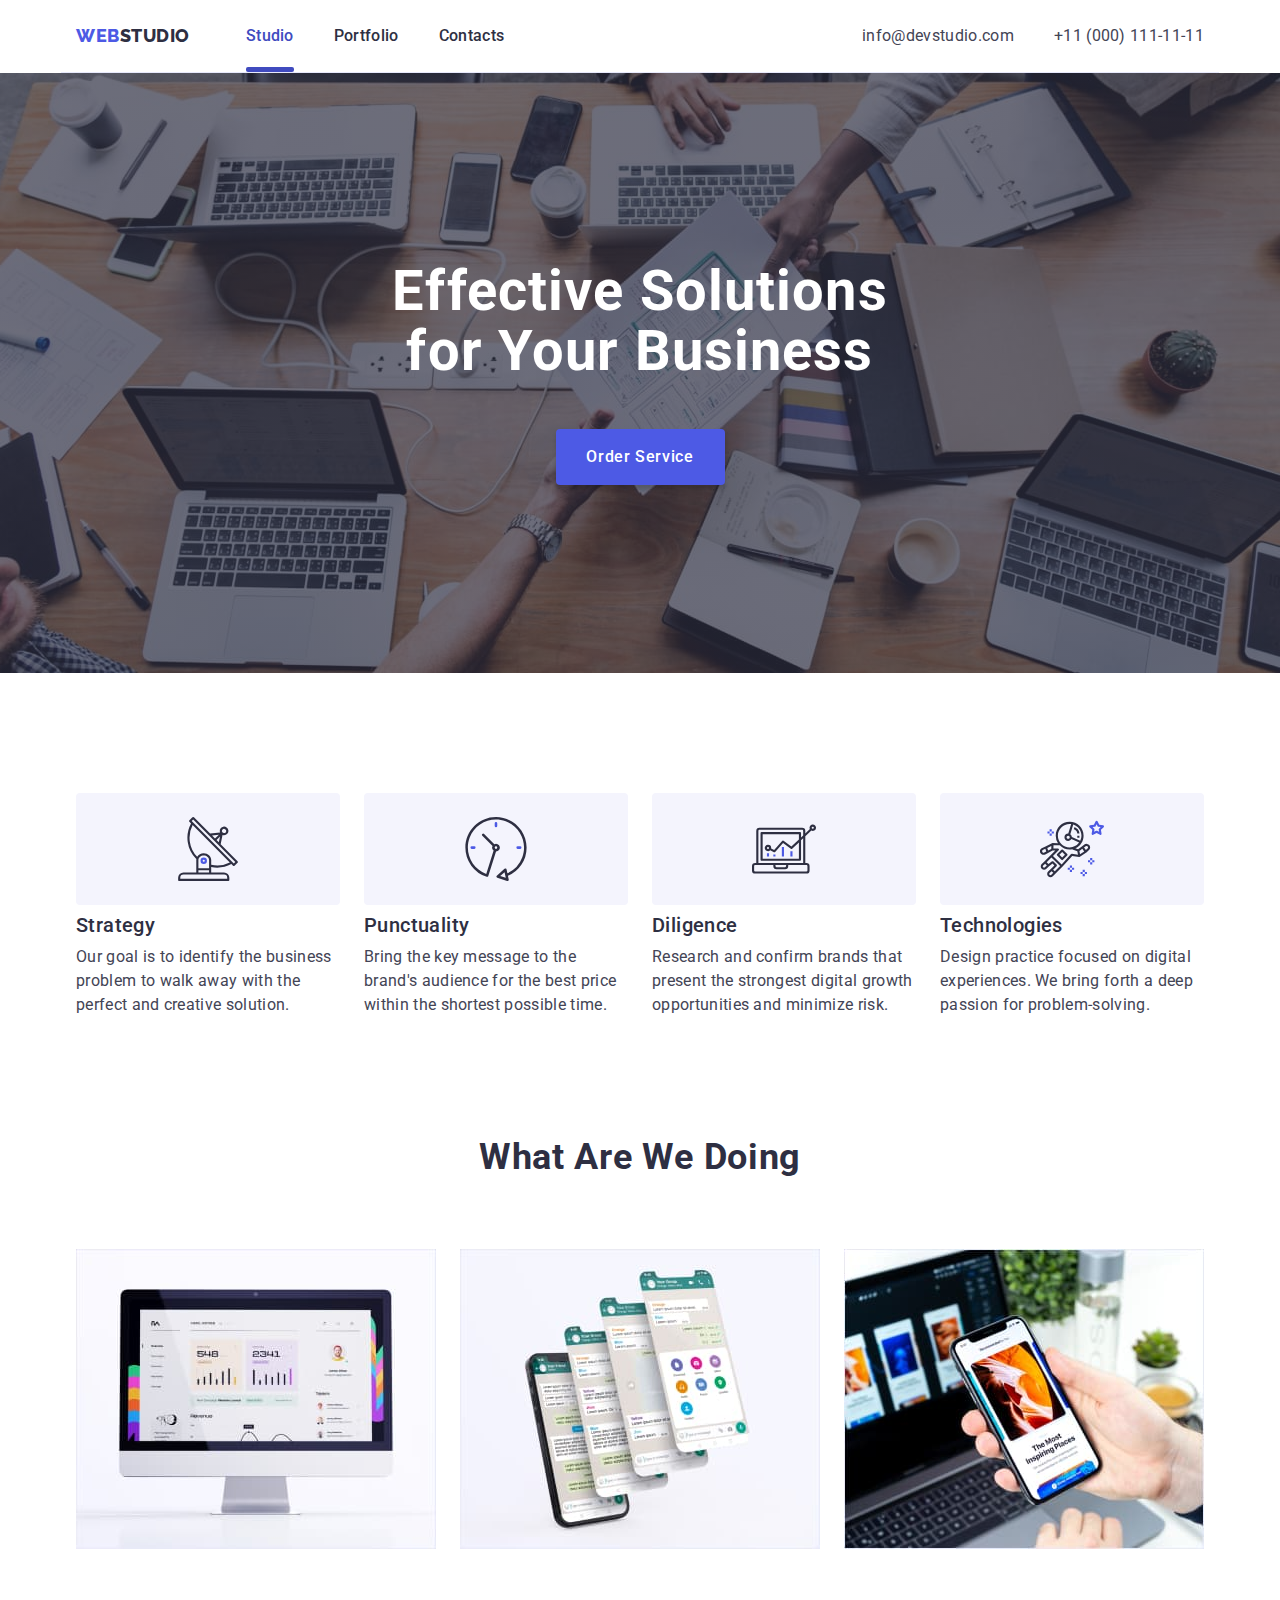
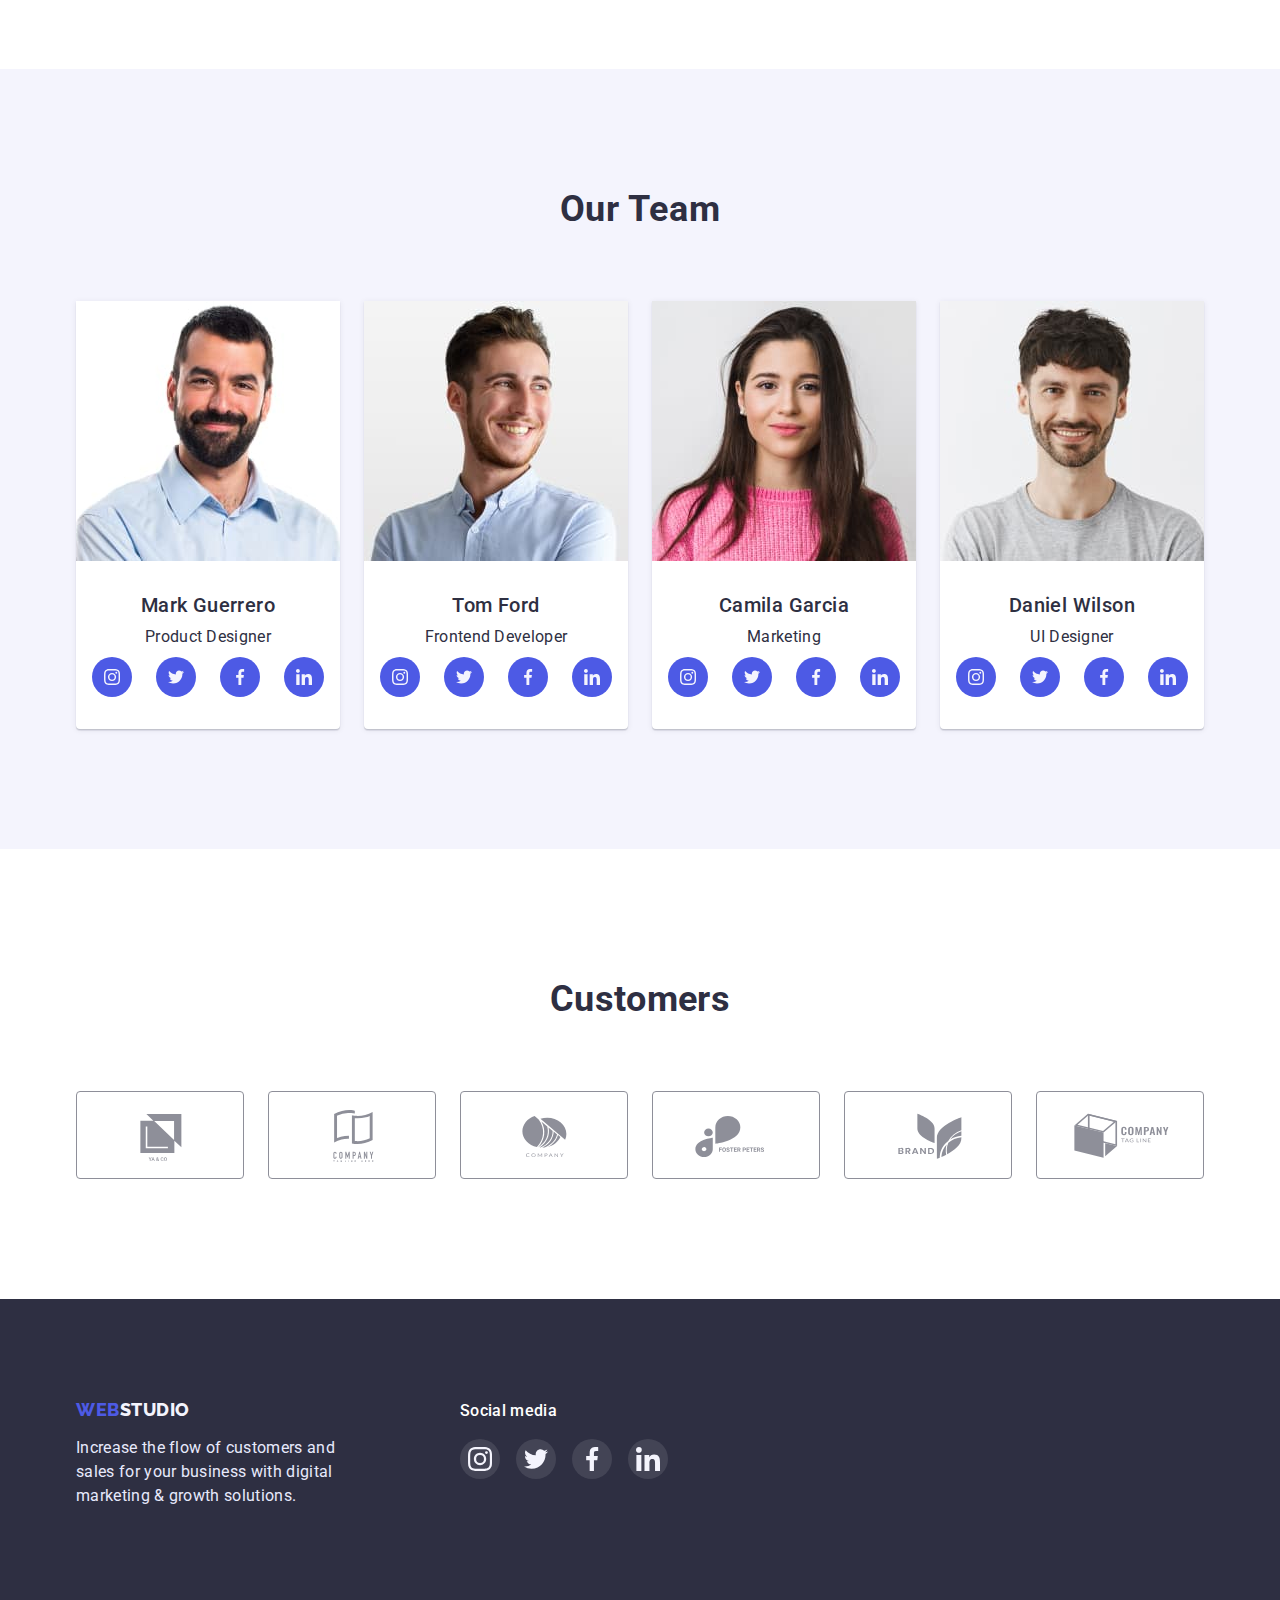
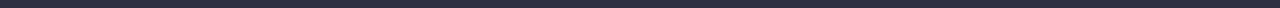
==== index.html @ 46b61388 "Initial commit" ====
<!DOCTYPE html>
<html lang="en">
  <head>
    <meta charset="UTF-8" />
    <meta http-equiv="X-UA-Compatible" content="IE=edge" />
    <meta name="viewport" content="width=device-width, initial-scale=1.0" />
    <title>Document</title>
    <!-- fonts -->
    <link rel="preconnect" href="https://fonts.googleapis.com" />
    <link rel="preconnect" href="https://fonts.gstatic.com" crossorigin />
    <link
      href="https://fonts.googleapis.com/css2?family=Raleway:wght@800&family=Roboto:wght@400;500;700;900&display=swap"
      rel="stylesheet"
    />
    <!-- modern-normalize -->
    <link
      rel="stylesheet"
      href="https://cdn.jsdelivr.net/npm/modern-normalize@1.1.0/modern-normalize.min.css"
    />
    <!-- Custom styles -->
    <link rel="stylesheet" href="./css/styles.css" />
  </head>
  <body>
    <header>
      <div class="container header-container header">
        <a class="header-logo link" href=""
          ><span class="header-logo-blue">Web</span>Studio</a
        >
        <nav class="header-nav">
          <ul class="header-list">
            <li class="header-item">
              <a class="header-link link header-current" href="./index.html"
                >Studio</a
              >
            </li>
            <li class="header-item">
              <a class="header-link link" href="./portfolio.html">Portfolio</a>
            </li>
            <li class="header-item">
              <a class="header-link link" href="">Contacts</a>
            </li>
          </ul>
        </nav>
        <address>
          <ul class="header-address">
            <li>
              <a class="header-mail link" href="mailto:info@devstudio.com"
                >info@devstudio.com</a
              >
            </li>
            <li>
              <a class="header-contakt link" href="tel:+110001111111"
                >+11 (000) 111-11-11</a
              >
            </li>
          </ul>
        </address>
      </div>
    </header>

    <main>
      <!-- hero image -->
      <section class="hero hero-background">
        <!-- <div class="hero-background"> -->
        <div class="container">
          <div class="hero-bloc">
            <h1 class="hero-title">Effective Solutions for Your Business</h1>
            <button class="hero-button" type="button" data-modal-open>
              Order Service
            </button>
            <div class="backdrop is-hidden" data-modal>
              <div class="modal">
                <button class="modal-btn" type="button" data-modal-close>
                  <svg class="modal-icon" width="8" height="8">
                    <use href="./images/icons.svg#icon-close"></use>
                  </svg>
                </button>
              </div>
            </div>
          </div>
        </div>
      </section>
      <!-- section1 -->
      <section class="section">
        <div class="container">
          <h2 hidden>features</h2>

          <ul class="flexbox-container">
            <li class="features-bloc">
              <div class="thumb icon">
                <svg class="bloc-icon" width="59,72" height="64">
                  <use href="./images/icons.svg#icon-antenna"></use>
                </svg>
              </div>
              <h3 class="features">Strategy</h3>
              <p class="features-text">
                Our goal is to identify the business problem to walk away with
                the perfect and creative solution.
              </p>
            </li>
            <li class="features-bloc">
              <div class="thumb icon">
                <svg class="bloc-icon" width="61,22" height="64">
                  <use href="./images/icons.svg#icon-clock"></use>
                </svg>
              </div>
              <h3 class="features">Punctuality</h3>
              <p class="features-text">
                Bring the key message to the brand's audience for the best price
                within the shortest possible time.
              </p>
            </li>
            <li class="features-bloc">
              <div class="thumb icon">
                <svg class="bloc-icon" width="64" height="49,09">
                  <use href="./images/icons.svg#icon-diagram"></use>
                </svg>
              </div>
              <h3 class="features">Diligence</h3>
              <p class="features-text">
                Research and confirm brands that present the strongest digital
                growth opportunities and minimize risk.
              </p>
            </li>
            <li class="features-bloc">
              <div class="thumb icon">
                <svg class="bloc-icon" width="64" height="64">
                  <use href="./images/icons.svg#icon-astronaut"></use>
                </svg>
              </div>
              <h3 class="features">Technologies</h3>
              <p class="features-text">
                Design practice focused on digital experiences. We bring forth a
                deep passion for problem-solving.
              </p>
            </li>
          </ul>
        </div>
      </section>
      <!-- section2 -->
      <section class="benefits-section section">
        <div class="container">
          <h2 class="benefits-title">What are we doing</h2>
          <ul class="benefits-flex">
            <li>
              <div>
                <img
                  class="benefits-images"
                  src="./images/section2/monitor.jpg"
                  alt="computer monitor"
                  width="360"
                  height="300"
                />
              </div>
            </li>
            <li>
              <div>
                <img
                  class="benefits-images"
                  src="./images/section2/smartphone.jpg"
                  alt="smartphone"
                  width="360"
                  height="300"
                />
              </div>
            </li>
            <li>
              <div>
                <img
                  class="benefits-images"
                  src="./images/section2/laptop.jpg"
                  alt="laptop"
                  width="360"
                  height="300"
                />
              </div>
            </li>
          </ul>
        </div>
      </section>
      <!-- <section>3 -->
      <section class="team-bloc section">
        <div class="container">
          <h2 class="team">Our Team</h2>
          <ul class="team-flex">
            <li class="border">
              <img src="./images/section3/mark.jpg" alt="Product Designer" />

              <div class="team-inner">
                <h3 class="team-items">Mark Guerrero</h3>
                <p class="team-description">Product Designer</p>
                <ul class="socials">
                  <li class="socials-item">
                    <a class="socials-link" href aria-label="Instagram link">
                      <svg class="socials-icon" width="16" height="16">
                        <use href="./images/icons.svg#icon-instagram"></use>
                      </svg>
                    </a>
                  </li>
                  <li class="socials-item">
                    <a class="socials-link" href aria-label="Twitter link">
                      <svg class="socials-icon" width="16" height="16">
                        <use href="./images/icons.svg#icon-twitter"></use>
                      </svg>
                    </a>
                  </li>
                  <li class="socials-item">
                    <a class="socials-link" href aria-label="Facebook link">
                      <svg class="socials-icon" width="16" height="16">
                        <use href="./images/icons.svg#icon-facebook"></use>
                      </svg>
                    </a>
                  </li>
                  <li class="socials-item">
                    <a class="socials-link" href aria-label="Linkedin link">
                      <svg class="socials-icon" width="16" height="16">
                        <use href="./images/icons.svg#icon-linkedin"></use>
                      </svg>
                    </a>
                  </li>
                </ul>
              </div>
            </li>

            <li class="border">
              <img src="./images/section3/tom.jpg" alt="Frontend Developer" />

              <div class="team-inner">
                <h3 class="team-items">Tom Ford</h3>
                <p class="team-description">Frontend Developer</p>
                <ul class="socials">
                  <li class="socials-item">
                    <a class="socials-link" href aria-label="Instagram link">
                      <svg class="socials-icon" width="16" height="16">
                        <use href="./images/icons.svg#icon-instagram"></use>
                      </svg>
                    </a>
                  </li>
                  <li class="socials-item">
                    <a class="socials-link" href aria-label="Twitter link">
                      <svg class="socials-icon" width="16" height="16">
                        <use href="./images/icons.svg#icon-twitter"></use>
                      </svg>
                    </a>
                  </li>
                  <li class="socials-item">
                    <a class="socials-link" href aria-label="Facebook link">
                      <svg class="socials-icon" width="16" height="16">
                        <use href="./images/icons.svg#icon-facebook"></use>
                      </svg>
                    </a>
                  </li>
                  <li class="socials-item">
                    <a class="socials-link" href aria-label="Linkedin link">
                      <svg class="socials-icon" width="16" height="16">
                        <use href="./images/icons.svg#icon-linkedin"></use>
                      </svg>
                    </a>
                  </li>
                </ul>
              </div>
            </li>
            <li class="border">
              <img src="./images/section3/camila.jpg" alt="Marketing" />
              <div class="team-inner">
                <h3 class="team-items">Camila Garcia</h3>
                <p class="team-description">Marketing</p>
                <ul class="socials">
                  <li class="socials-item">
                    <a class="socials-link" href aria-label="Instagram link">
                      <svg class="socials-icon" width="16" height="16">
                        <use href="./images/icons.svg#icon-instagram"></use>
                      </svg>
                    </a>
                  </li>
                  <li class="socials-item">
                    <a class="socials-link" href aria-label="Twitter link">
                      <svg class="socials-icon" width="16" height="16">
                        <use href="./images/icons.svg#icon-twitter"></use>
                      </svg>
                    </a>
                  </li>
                  <li class="socials-item">
                    <a class="socials-link" href aria-label="Facebook link">
                      <svg class="socials-icon" width="16" height="16">
                        <use href="./images/icons.svg#icon-facebook"></use>
                      </svg>
                    </a>
                  </li>
                  <li class="socials-item">
                    <a class="socials-link" href aria-label="Linkedin link">
                      <svg class="socials-icon" width="16" height="16">
                        <use href="./images/icons.svg#icon-linkedin"></use>
                      </svg>
                    </a>
                  </li>
                </ul>
              </div>
            </li>
            <li class="border">
              <img src="./images/section3/daniel.jpg" alt="UI Designer" />
              <div class="team-inner">
                <h3 class="team-items">Daniel Wilson</h3>
                <p class="team-description">UI Designer</p>
                <ul class="socials">
                  <li class="socials-item">
                    <a class="socials-link" href aria-label="Instagram link">
                      <svg class="socials-icon" width="16" height="16">
                        <use href="./images/icons.svg#icon-instagram"></use>
                      </svg>
                    </a>
                  </li>
                  <li class="socials-item">
                    <a class="socials-link" href aria-label="Twitter link">
                      <svg class="socials-icon" width="16" height="16">
                        <use href="./images/icons.svg#icon-twitter"></use>
                      </svg>
                    </a>
                  </li>
                  <li class="socials-item">
                    <a class="socials-link" href aria-label="Facebook link">
                      <svg class="socials-icon" width="16" height="16">
                        <use href="./images/icons.svg#icon-facebook"></use>
                      </svg>
                    </a>
                  </li>
                  <li class="socials-item">
                    <a class="socials-link" href aria-label="Linkedin link">
                      <svg class="socials-icon" width="16" height="16">
                        <use href="./images/icons.svg#icon-linkedin"></use>
                      </svg>
                    </a>
                  </li>
                </ul>
              </div>
            </li>
          </ul>
        </div>
      </section>
      <section class="customers-section section">
        <div class="container">
          <h4 class="customers-item">Customers</h4>
          <ul class="customers-bloc">
            <li class="customers-logo">
              <a class="customers-link" href="">
                <svg class="customers-icon" width="104" height="56">
                  <use href="./images/icons.svg#icon-Logo1"></use>
                </svg>
              </a>
            </li>
            <li class="customers-logo">
              <a class="customers-link" href="">
                <svg class="customers-icon" width="104" height="56">
                  <use href="./images/icons.svg#icon-Logo2"></use>
                </svg>
              </a>
            </li>
            <li class="customers-logo">
              <a class="customers-link" href="">
                <svg class="customers-icon" width="104" height="56">
                  <use href="./images/icons.svg#icon-Logo3"></use>
                </svg>
              </a>
            </li>
            <li class="customers-logo">
              <a class="customers-link" href="">
                <svg class="customers-icon" width="104" height="56">
                  <use href="./images/icons.svg#icon-Logo4"></use>
                </svg>
              </a>
            </li>
            <li class="customers-logo">
              <a class="customers-link" href="">
                <svg class="customers-icon" width="104" height="56">
                  <use href="./images/icons.svg#icon-Logo5"></use>
                </svg>
              </a>
            </li>
            <li class="customers-logo">
              <a class="customers-link" href="">
                <svg class="customers-icon" width="104" height="56">
                  <use href="./images/icons.svg#icon-Logo6"></use>
                </svg>
              </a>
            </li>
          </ul>
        </div>
      </section>
    </main>
    <footer class="footer">
      <div class="container footer-bloc">
        <div class="footer-container">
          <a class="footer-logo link" href=""
            ><span class="footer-logo-blue">Web</span>Studio</a
          >

          <p class="logo-text">
            Increase the flow of customers and sales for your business with
            digital marketing & growth solutions.
          </p>
        </div>
        <div class="footer-sauce">
          <div>
            <h5 class="sauce-text">Social media</h5>
          </div>
          <div>
            <ul class="footer-sauce-bloc">
              <li class="socials-item">
                <a
                  class="socials-link sauce-socials-link"
                  href
                  aria-label="Instagram link"
                >
                  <svg class="socials-icon" width="24" height="24">
                    <use href="./images/icons.svg#icon-instagram"></use>
                  </svg>
                </a>
              </li>
              <li class="socials-item">
                <a
                  class="socials-link sauce-socials-link"
                  href
                  aria-label="Twitter link"
                >
                  <svg class="socials-icon" width="24" height="24">
                    <use href="./images/icons.svg#icon-twitter"></use>
                  </svg>
                </a>
              </li>
              <li class="socials-item">
                <a
                  class="socials-link sauce-socials-link"
                  href
                  aria-label="Twitter link"
                >
                  <svg class="socials-icon" width="24" height="24">
                    <use href="./images/icons.svg#icon-facebook"></use>
                  </svg>
                </a>
              </li>
              <li class="socials-item">
                <a
                  class="socials-link sauce-socials-link"
                  href
                  aria-label="Facebook link"
                >
                  <svg class="socials-icon" width="24" height="24">
                    <use href="./images/icons.svg#icon-linkedin"></use>
                  </svg>
                </a>
              </li>
            </ul>
          </div>
        </div>
      </div>
    </footer>
    <script src="./js/modal.js"></script>
  </body>
</html>
---- css/styles.css ----
:root {
  /* Fonts */
  --primary-font: 'roboto', sans-serif;
  --secondary-font: 'Raleway', sans-serif;

  /* Text colors */

  --color-iris: #4d5ae5;
  --color-ocean: #404bbf;
  --color-novy-blue: #2e2f42;
  --color-green: #31d0aa;
  --color-slate: #434455;
  --color-light-slate: #8e8f99;
  --color-cornflower: #e7e9fc;
  --color-cloud: #f4f4fd;
  --color-white: #ffffff;


/* Timing function */
--timing-function:250ms cubic-bezier(0.4, 0, 0.2, 1);
}


/* reset */

h1,
h2,
h3,
h4,
h5,
h6,
p,
ul {
  margin: 0;
  padding: 0;
}

body {
  font-family: var(--primary-font);
  font-size: 18px;

  letter-spacing: 0.02em;
  color: var(--color-novy-blue);
}

img {
  display: block;
  max-width: 100%;
  height: auto;
}

/* container */
.container {
  width: 1158px;
  padding-left: 15px;
  padding-right: 15px;
  margin-left: auto;
  margin-right: auto;
  /* outline: 1px solid red; */
}

.section {
  padding-top: 120px;
  padding-bottom: 120px;
}

/* Header styles */




.header-logo {
  font-family: var(--secondary-font);
  font-weight: 800;
  font-size: 18px;
  line-height: calc(24 / 18);
  letter-spacing: 0.03em;
  text-transform: uppercase;
  color: var(--color-novy-blue);
  margin-right: 56px;
}

.header-logo-blue {
  color: var(--color-iris);
}
.header-list {
  display: flex;
  align-items: center;
  gap: 40px;
}
.header-nav {
  margin-right: auto;
}
.header-link {
  display: block;
  padding-top: 24px;
  padding-bottom: 24px;
  font-weight: 500;
  font-size: 16px;
  line-height: calc(24 / 16);
  letter-spacing: 0.02em;
  color: var(--color-novy-blue);
  
}

 

.header-address {
  display: flex;
  align-items: center;
  gap: 40px;
}
li {
  list-style: none;
}
.link{
  text-decoration: none;

}

.header-link {
  
  position: relative;
transition: color var(--timing-function);
}
 
.header-current{
  color: var(--color-ocean);
}


 

.header-current::after {
content:'';
position: absolute;
left: 0;
bottom: 0;
display: block;
width: 100%;
height: 5px;
background-color:var(--color-ocean);
border-radius: 2px;
/* 
opacity: 0;
transition: opacity var(--timing-function),  */

}






.header-link:hover,
.header-link:focus {
  color: var(--color-ocean);
}

.header-mail {
  font-style: normal;
  font-weight: 400;
  font-size: 16px;
  line-height: calc(24 / 16);
  letter-spacing: 0.02em;
  color: var(--color-slate);
  transition: color var(--timing-function);
}

.header-mail:hover,
.header-mail:focus {
  color: var(--color-ocean);
}

.header-contakt {
  font-style: normal;
  font-weight: 400;
  font-size: 16px;
  line-height: calc(24 / 16);
  letter-spacing: 0.02em;
  color: var(--color-slate);
  transition: color var(--timing-function);
}

.header-contakt:hover,
.header-contakt:focus {
  color: var(--color-ocean);
}
/* header {
  padding-top: 24px;
  padding-bottom: 24px;
} */
.header {
  border-bottom: 1px solid #e7e9fc;
}

.header-container {
  display: flex;
  align-items: center;
}

/* hero */

.hero {
  background-color: var(--color-novy-blue);
  padding-bottom: 188px;
  padding-top: 188px;
}
.hero-background{
  max-width: 1440px;
  margin-left: auto;
  margin-right: auto;
  background-image:linear-gradient(rgba(46, 47, 66, 0.7),rgba(46, 47, 66, 0.7)), url(../images/hero/people-office\ 1\ \(1\).jpg);
  background-repeat: no-repeat;
  background-position: center;
  background-size: cover;
  }

.hero-title {
  font-size: 56px;
  line-height: calc(60 / 56);
  text-align: center;
  letter-spacing: 0.02em;
  color: var(--color-white);
  width: 500px;
  margin-left: auto;
  margin-right: auto;

  margin-bottom: 48px;
}

.hero-button {
  display: block;
  min-width: 169px;
  min-height: 56px;
  font-family: var(--primary-font);
  font-weight: 500;
  font-size: 16px;
  line-height: calc(24 / 16);

  letter-spacing: 0.04em;
  color: var(--color-white);
  cursor: pointer;
  background-color: var(--color-iris);
  box-shadow: 0px 4px 4px rgba(0, 0, 0, 0.15);
  border-radius: 4px;
  border: 1px solid transparent;
  margin-left: auto;
  margin-right: auto;
  transition: background-color var(--timing-function);
}

.hero-button:hover,
.hero-button:focus {
  background-color: var(--color-ocean);
}

.header-button {
  font-family: var(--primary-font);

  font-weight: 500;
  font-size: 16px;
  line-height: calc(24 / 16);
  text-align: center;
  letter-spacing: 0.04em;
  cursor: pointer;
  color: var(--color-iris);
  background-color: var(--color-cornflower);
}
.backdrop{
position: fixed;
top: 0;
left: 0;
width: 100%;
height: 100%;
background-color:rgba(46, 47, 66, 0.4);
opacity: 1;
transition: opacity 250ms var(--timing-function);

}

.backdrop.is-hidden{
  opacity: 0;
  pointer-events: none;
}

.backdrop.is-hidden .modal {
  transform: translate(-50%,-50%) scale(0.8);
}

.modal{
position: absolute;
top: 50%;
left: 50%;
transform: translate(-50%,-50%) scale(1);
height: 576px;
width: 408px;

background-color: #FCFCFC;
box-shadow: 0px 1px 1px rgba(0, 0, 0, 0.14), 0px 1px 3px rgba(0, 0, 0, 0.12), 0px 2px 1px rgba(0, 0, 0, 0.2);
border-radius: 4px;
 
 transition: transform var(--timing-function);
}

.modal-btn{
 position: absolute;
 top: 24px;
 right: 24px;

 display: flex;
 align-items: center;
 justify-content: center;
 fill: #000000;
  width: 24px;
  height: 24px;
  padding: 0;
  
  background-color: var(--color-cornflower);
  border: 1px solid rgba(0, 0, 0, 0.1);
  border-radius: 50%;
  cursor: pointer;
  transition: background-color var(--timing-function), fill var(--timing-function) ;
}

.modal-btn:hover{
  background-color:var(--color-ocean);
  fill: var(--color-white) ;
  ;
}

.btn:hover {
   box-shadow: 0px 3px 1px rgba(0, 0, 0, 0.1), 0px 2px 1px rgba(0, 0, 0, 0.08),
    0px 2px 2px rgba(0, 0, 0, 0.12);
}

.btn:focus,
.btn:hover {
  color: var(--color-white);
  background-color: var(--color-iris);
}
/* section1 */
.flexbox-container {
  display: flex;
  align-items: flex-start;
  gap: 24px;
}
.features-bloc {
  width: calc(100% / 4);
}

.thumb {
  display: flex;
  background-color:var(--color-cloud) ;
  border-radius: 4px;
  height: 112px;
  align-items: center;
  justify-content: center;
  margin-bottom: 8px;
}







.features {
  font-weight: 500;
  font-size: 20px;
  line-height: calc(24 / 20);
  letter-spacing: 0.02em;
  margin-bottom: 8px;
}
.features-text {
  font-size: 16px;
  line-height: calc(24 / 16);
  letter-spacing: 0.02em;

  /* SLATE */

  color: var(--color-slate);
}

/* Section2-benefit */

.benefits-title {
  margin-bottom: 72px;
  font-weight: 700;
  font-size: 36px;
  line-height: calc(40 / 36);
  text-align: center;
  letter-spacing: 0.02em;
  text-transform: capitalize;
}
.benefits-flex {
  display: flex;
  gap: 24px;
}

/* Our Team */
.team-bloc {
  background: #f4f4fd;
}

.team {
  margin-bottom: 72px;
  font-size: 36px;
  line-height: calc(40 / 36);
  text-align: center;
  letter-spacing: 0.02em;
  text-transform: capitalize;
}

.border {
  box-shadow: 0px 1px 6px rgba(46, 47, 66, 0.08),
    0px 1px 1px rgba(46, 47, 66, 0.16), 0px 2px 1px rgba(46, 47, 66, 0.08);
  border-radius: 0px 0px 4px 4px;
  background: var(--color-white);
}

.team-inner {
  padding-top: 32px;
  padding-bottom: 32px;
}
.team-items {
  margin-bottom: 8px;
  font-weight: 500;
  font-size: 20px;
  line-height: calc(24 / 20);
  text-align: center;
  letter-spacing: 0.02em;
}

.team-img {
  margin-bottom: 32px;
}

.team-description {
  margin-bottom: 8px;
  font-size: 16px;
  line-height: calc(24 / 16);
  text-align: center;
  letter-spacing: 0.02em;

}

.team-flex {
  display: flex;
  padding-left: 0px;
  gap: 24px;
}
 .socials{
  display: flex;
  align-items: center;
  justify-content: center;
  gap: 24px;
 }
 


.socials-link {
  display: flex;
  align-items: center;
  justify-content: center;
  width: 40px;
  height: 40px;
  border-radius: 50%;
  background-color: var(--color-iris);
  fill:var(--color-cloud);
  transition: background-color var(--timing-function);
}

.socials-link:hover,
.socials-link:focus{
 background-color: var(--color-ocean);
}

/* Customers section */
.customers-section {
  padding-top: 130px;
}

.customers-item {
  margin-bottom: 72px;
  font-weight: 700;
font-size: 36px;
line-height: 40px;
text-align: center;
}
.customers-bloc {
  display:flex;
  align-items: center;
  justify-content: center;
  gap: 24px;
}

.customers-link {
  display: flex;
  align-items: center;
  justify-content: center;
  width: 168px;   
  height: 88px;
  border: 1px solid var(--color-light-slate);
  border-radius: 4px;
  background-color: var(--color-white);
  fill:var(--color-light-slate);
  transition: fill var(--timing-function), border var(--timing-function);
}

.customers-link:hover,
.customers-link:focus{
 
 fill:var(--color-ocean) ;
 border: 1px solid var(--color-ocean);
}



/* footer */
.footer {
  background-color: var(--color-novy-blue);
  padding-top: 100px;
  padding-bottom: 100px;
}
.footer-bloc{
  display: flex;
  gap: 120px;
  
}
.footer-container {
  width: 264px;
}

.footer-logo {
  display: block;
  margin-bottom: 16px;
  font-family: var(--secondary-font);
  font-weight: 800;
  font-size: 18px;
  line-height: calc(21 / 18);
  letter-spacing: 0.03em;
  text-transform: uppercase;

  color: var(--color-cloud);
}

.footer-logo-blue {
  color: var(--color-iris);
}
.logo-text {
  font-size: 16px;
  line-height: calc(24 / 16);
  letter-spacing: 0.02em;
  color: var(--color-cornflower);
}
 
.footer-sauce-bloc{
  display: flex;
  gap: 16px;
  

}
.sauce-text{
  margin-bottom: 16px;
  font-family: 'Roboto';

font-weight: 500;
font-size: 16px;
line-height: calc(24 / 16);
letter-spacing: 0.02em;
color:var(--color-white);

}
.sauce-socials-link{
background-color:rgba(255, 255, 255, 0.1);
transition: background-color var(--timing-function);
}

.sauce-socials-link:hover,
.sauce-socials-link:focus{
  background-color: var(--color-green);
}


/* portfolio */
.btn {
  padding: 12px 24px;
  
  border-radius: 4px;
  border: 1px solid #e7e9fc;
  transition: box-shadow var(--timing-function), color var(--timing-function), background-color var(--timing-function) ;
}

.btn-flex {
  display: flex;
  justify-content: center;
  
  margin-bottom: 72px;
  padding-left: 0px;
}

.btn-flex li:not(:last-child) {
  margin-right: 24px;
}

.portfolio-flex {
  display: flex;
  flex-wrap: wrap;
  row-gap: 48px;
  column-gap: 24px;
}
.flex-item {
  flex-basis: calc((100% - 2 * 24px) / 3);
  
}

.portfolio-link{
  display: inline-block;
  color: var(--color-novy-blue);
  text-decoration: none;
  transition: box-shadow var(--timing-function);
}
.portfolio-link:hover,
.portfolio-link:focus {
box-shadow: 0px 1px 6px rgba(46, 47, 66, 0.08), 0px 1px 1px rgba(46, 47, 66, 0.16), 0px 2px 1px rgba(46, 47, 66, 0.08);
 }
 
 .product-thumb {
  position: relative;
  overflow: hidden;
}

 .overlay{
position: absolute;
top: 0;
left: 0;
height: 100%;
width: 100%;

padding-top: 40px;
padding-left: 32px;
padding-right: 32px;
color:var(--color-cloud) ;
background-color: var(--color-ocean);

transform: translatey(100%);
transition: transform var(--timing-function);
 }


.portfolio-link:hover .overlay {
  transform: translatey(0);
  
}

 .overlay > p {
  width: 296px;
  font-size: 16px;
  line-height:calc(24 / 16);  
 
 }

 
  .portfolio-bloc-item {
  padding-top: 32px;
  padding-bottom: 32px;
  padding-left: 16px;
  border: 1px solid #e7e9fc;
  border-top: none;
}

.portfolio-caption {
  margin-bottom: 8px;
  font-weight: 500px;
  font-size: 20px;
  line-height: calc(24 / 20);
}

.portfolio-text {
  font-size: 16px;
  line-height: calc(24 / 16);
}

/* Section2-benefit */
.benefits-section {
  padding-top: 0;
}

.button {
  padding-top: 96px;
}
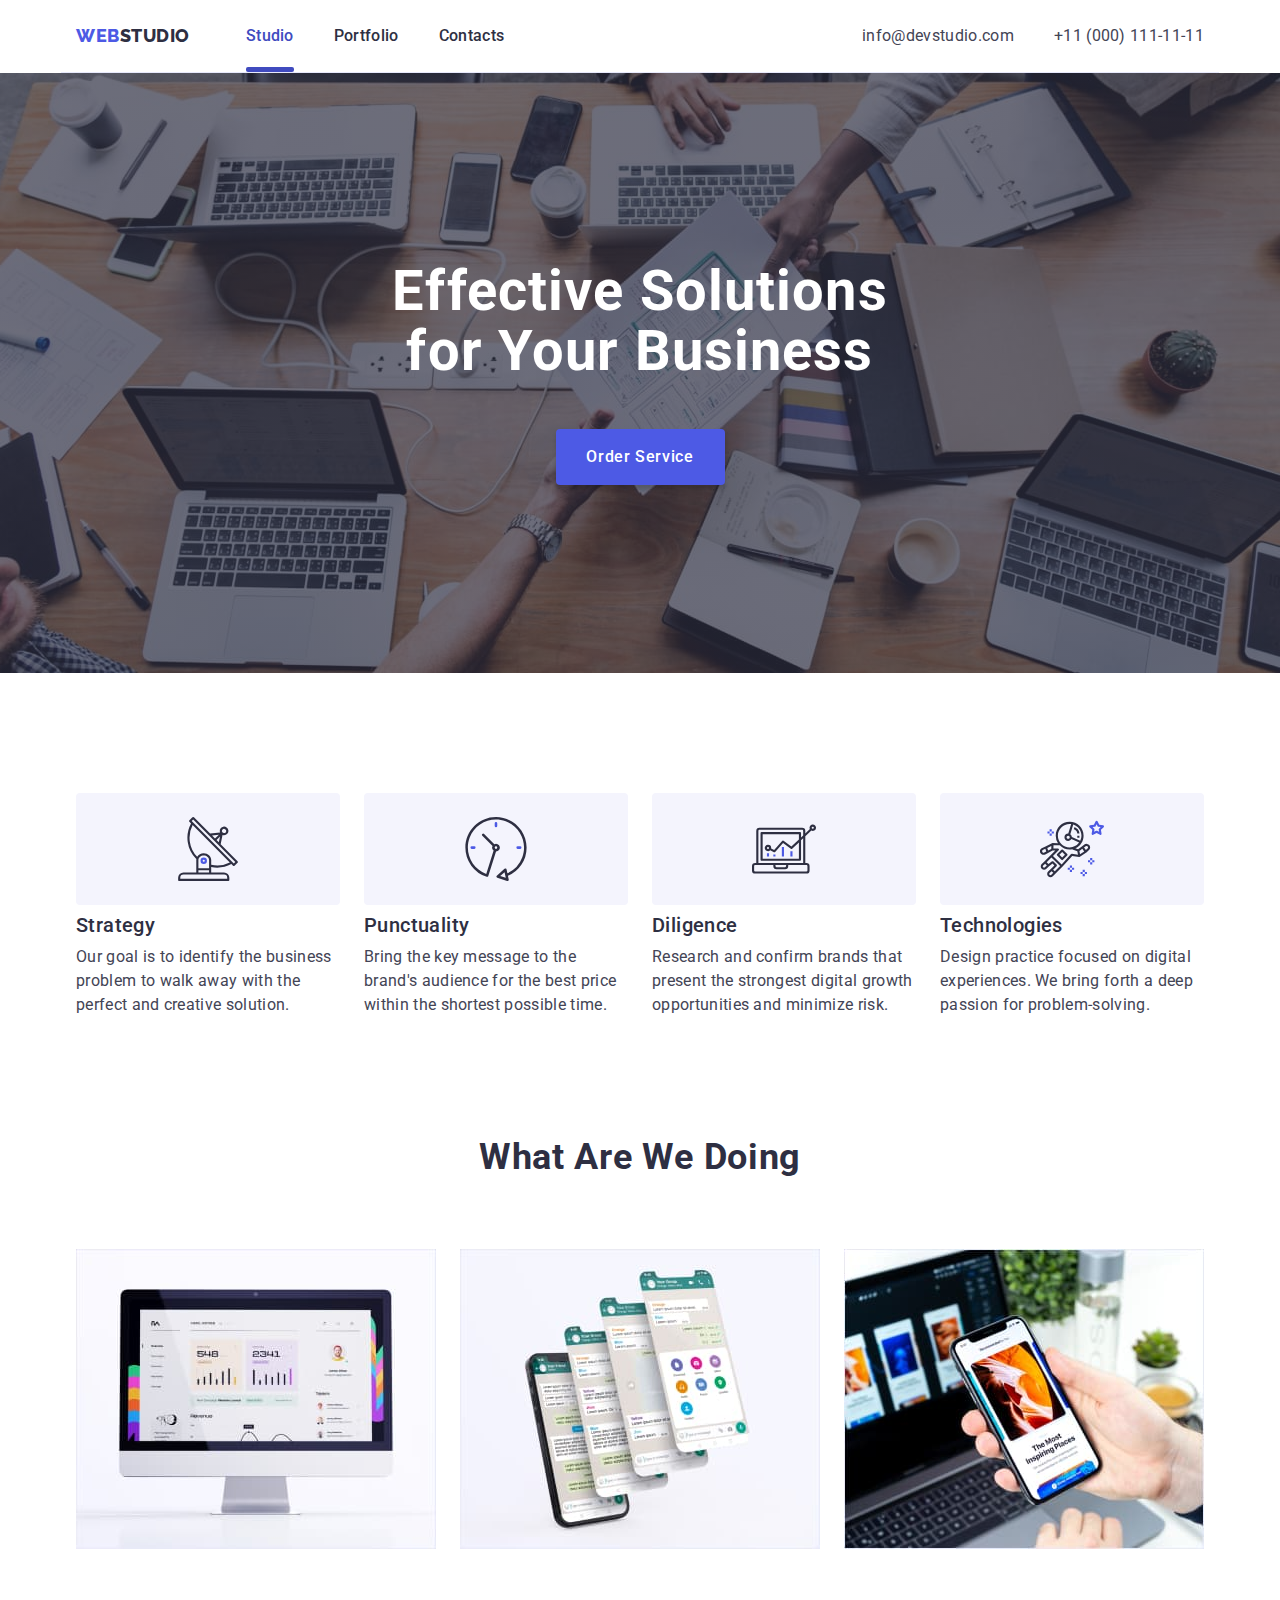
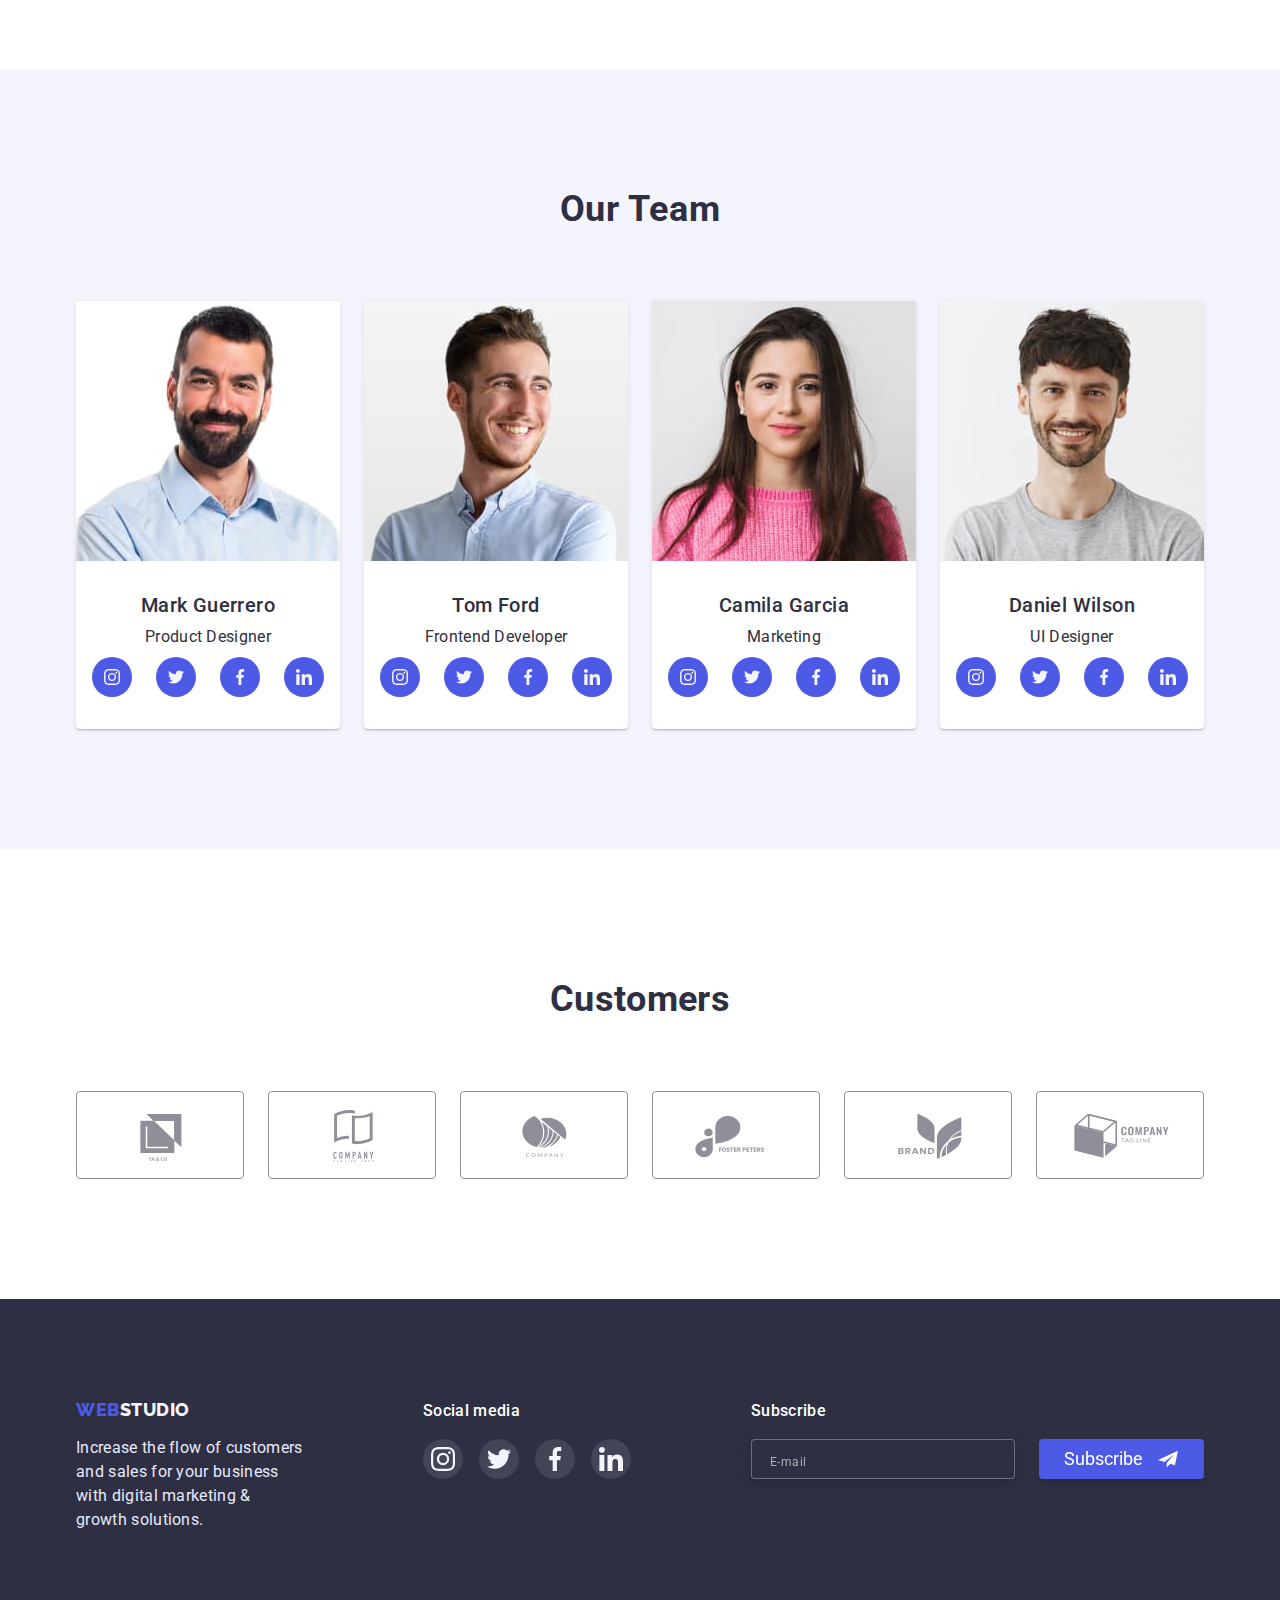
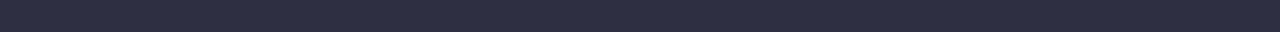
==== commit 70a76083: "д/з№6" ====
--- a/index.html
+++ b/index.html
@@ -68,13 +68,107 @@
             <button class="hero-button" type="button" data-modal-open>
               Order Service
             </button>
+
+            <!-- window modal -->
+
             <div class="backdrop is-hidden" data-modal>
               <div class="modal">
                 <button class="modal-btn" type="button" data-modal-close>
-                  <svg class="modal-icon" width="8" height="8">
+                  <svg width="8" height="8">
                     <use href="./images/icons.svg#icon-close"></use>
                   </svg>
                 </button>
+                <!-- Window modal form -->
+                <form class="modal-form" name="modal_form">
+                  <strong class="modal-title">
+                    Leave your contacts and we will call you back
+                  </strong>
+
+                  <ul>
+                    <li class="form-name form-field">
+                      <label class="label-name">
+                        <span class="label-item"> Name</span>
+                        <div class="modal-input-group">
+                          <input
+                            class="input-name frame-focus"
+                            type="text"
+                            name="modal_name"
+                          />
+                          <svg class="modal-icon" width="18" height="18">
+                            <use href="./images/icons.svg#icon-person"></use>
+                          </svg>
+                        </div>
+                      </label>
+                    </li>
+
+                    <li class="form-phone form-field">
+                      <label class="label-tel">
+                        <span class="label-item">Phone</span>
+                        <div class="modal-input-group">
+                          <input
+                            class="input-tel frame-focus"
+                            type="tel"
+                            name="modal_phone"
+                          />
+                          <svg class="modal-icon" width="18" height="24">
+                            <use href="./images/icons.svg#icon-phone"></use>
+                          </svg>
+                        </div>
+                      </label>
+                    </li>
+
+                    <li class="form-field">
+                      <label class="label-email">
+                        <span class="label-item">Email</span>
+                        <div class="modal-input-group">
+                          <input
+                            class="input-mail frame-focus"
+                            type="email"
+                            name="modal_email"
+                          />
+                          <svg class="modal-icon" width="18" height="24">
+                            <use href="./images/icons.svg#icon-email"></use>
+                          </svg>
+                        </div>
+                      </label>
+                    </li>
+
+                    <li class="form-field">
+                      <label class="textarea-label">
+                        <span class="label-item">Comment</span>
+                        <textarea
+                          class="textarea-modal-focus textarea"
+                          name="modal_comment"
+                          placeholder="Text input"
+                        ></textarea>
+                      </label>
+                    </li>
+                  </ul>
+
+                  <label class="modal-checkbox-label">
+                    <input
+                      class="modal-checkbox-input visually-hidden"
+                      type="checkbox"
+                      name="modal_policy"
+                    />
+                    <svg class="custom-checkbox" width="16" height="16">
+                      <use
+                        class="custom-checkbox-frame"
+                        href="./images/icons.svg#icon-сheckbox"
+                      ></use>
+                      <use
+                        class="custom-checkbox-clic"
+                        href="./images/icons.svg#icon-checkbox-click"
+                      ></use>
+                    </svg>
+                    <span class="modal-form-desc">
+                      I accept the terms and conditions of the
+                      <a class="label-policy-link" href="">Privacy Policy</a>
+                    </span>
+                  </label>
+
+                  <button class="button-modal" type="submit">Send</button>
+                </form>
               </div>
             </div>
           </div>
@@ -452,6 +546,28 @@
             </ul>
           </div>
         </div>
+
+        <div class="footer-mail-bloc">
+          <p>Subscribe</p>
+          <form class="footer-mail-form" name="footer_mail_form">
+            <div class="footer-mail-group">
+              <label class="footer-mail-form-lebel">
+                <input
+                  class="footer-mail-input"
+                  type="email"
+                  name="footer_mail_input"
+                  placeholder="E-mail"
+                />
+              </label>
+              <div class="footer-mail-button">
+                <button class="btn-footer-mail" type="submit">Subscribe</button>
+                <svg class="footer-mail-icon" width="24" height="20">
+                  <use href="./images/icons.svg#icon-Frame"></use>
+                </svg>
+              </div>
+            </div>
+          </form>
+        </div>
       </div>
     </footer>
     <script src="./js/modal.js"></script>
--- a/css/styles.css
+++ b/css/styles.css
@@ -47,6 +47,19 @@
   display: block;
   max-width: 100%;
   height: auto;
+}
+
+.visually-hidden {
+  position: absolute;
+  white-space: nowrap;
+  width: 1px;
+  height: 1px;
+  overflow: hidden;
+  border: 0;
+  padding: 0;
+  clip: rect(0 0 0 0);
+  clip-path: inset(50%);
+  margin: -1px;
 }
 
 /* container */
@@ -267,6 +280,7 @@
   color: var(--color-iris);
   background-color: var(--color-cornflower);
 }
+
 .backdrop{
 position: fixed;
 top: 0;
@@ -326,7 +340,226 @@
 .modal-btn:hover{
   background-color:var(--color-ocean);
   fill: var(--color-white) ;
-  ;
+  
+}
+
+
+/* Form modal */
+
+.modal-form{
+padding-left: 24px;
+padding-top: 72px;
+padding-bottom: 24px;
+padding-right: 24px;
+color:var(--color-light-slate);
+}
+
+.modal-title{
+display:block;
+  font-weight: 500;
+font-size: 16px;
+line-height: calc(24/16);
+text-align: center;
+margin-bottom: 16px;
+color: var(--color-novy-blue);
+}
+
+
+
+.form-field{
+  position: relative; 
+  display: flex;
+  flex-direction: column;
+  margin: 0;
+  transition: o;
+}
+ 
+
+.form-field input{
+
+  border: 1px solid rgba(33, 33, 33, 0.2);
+  border-radius: 4px;
+width: 360px;
+height: 40px;
+}
+
+
+.form-field label{
+  margin-bottom: 8px;
+  font-weight: 400;
+  font-size: 12px;
+
+  line-height: calc(14/12);
+  letter-spacing: 0.01em;
+  cursor: pointer;
+ 
+  }
+ 
+ 
+.label-item{
+display: block;
+  margin-bottom: 4px;
+  }
+ 
+ .modal-input-group{
+  position: relative;
+ }
+
+.form-name label{
+  letter-spacing: 0.04em;
+
+}
+
+  
+
+
+.frame-focus:focus{
+   outline-color: var(--color-iris);
+}
+
+.frame-focus{
+ padding-left:38px;
+transition: outline-color var(--timing-function);
+}
+
+
+.modal-icon{
+  position: absolute;
+  top: 50%;
+  left: 16px;
+fill: var(--color-novy-blue);
+  transform: translateY(-50%);
+transition: fill var(--timing-function);
+}
+
+.frame-focus:focus ~ .modal-icon{
+  fill:var(--color-iris);
+}
+
+.textarea{
+  width: 360px;
+height: 120px;
+
+resize: none;
+
+border: 1px solid rgba(33, 33, 33, 0.2);
+border-radius: 4px;
+}
+.textarea-modal-focus{
+  padding: 8px 16px;
+  transition: outline-color var(--timing-function);
+}
+
+.textarea-modal-focus:focus{
+  outline-color: var(--color-iris);
+}
+
+.textarea-modal-focus::placeholder{
+font-weight: 400;
+font-size: 12px;
+line-height: calc(14/12);
+
+
+letter-spacing: 0.04em;
+
+color: rgba(117, 117, 117, 0.5);
+}
+
+label.textarea-label{
+  margin-bottom: 16px;
+}
+
+.modal-checkbox-label{
+display: flex;
+align-items: center;
+justify-content: start;
+gap: 8px;
+margin-bottom:24px ;
+cursor: pointer;
+}
+
+.checkbox input {
+  border: 1.25px solid #404BBF;
+  border-radius: 2px;
+}
+.modal-checkbox-label{
+font-weight: 400;
+font-size: 12px;
+line-height: calc(14/12);
+letter-spacing: 0.04em;
+}
+
+
+.modal-checkbox-input{
+
+  display: block;
+ transition:fill var(--timing-function),stroke var(--timing-function);
+}
+
+
+.modal-checkbox-input:checked {
+background-color: var(--color-ocean);
+border-color: var(--color-ocean);
+background-size: 16px;
+
+}
+
+
+.custom-checkbox-frame{
+  position: relative;
+  fill: transparent;
+  stroke:#2E2F42;
+
+ 
+}
+.modal-checkbox-input:checked + .custom-checkbox > .custom-checkbox-frame {
+  
+  fill: var(--color-ocean);
+  stroke: var(--color-ocean);
+}
+
+.modal-checkbox-input:checked + .custom-checkbox >.custom-checkbox-clic {
+  opacity: 1;
+  
+}
+
+ 
+
+.custom-checkbox-clic{
+  opacity:0 ;
+  
+}
+.modal-form-desc{
+  color:  #757575;
+}
+
+.label-policy-link{
+  color: var(--color-iris);
+}
+
+.button-modal{
+display:block;
+justify-content: center;
+padding: 16px 32px;
+
+letter-spacing: 0.04em;
+margin-left: auto;
+margin-right: auto;
+  width: 169px;
+  height: 56px;
+  border: 0;
+  box-shadow: 0px 4px 4px rgba(0, 0, 0, 0.15);
+  border-radius: 4px;
+  background-color: var(--color-iris);
+  color: var(--color-white);
+transition: background-color var(--timing-function);
+cursor: pointer;
+}
+
+
+.button-modal:hover,
+.button-modal:focus{
+  background-color: var(--color-ocean);
 }
 
 .btn:hover {
@@ -377,7 +610,6 @@
   line-height: calc(24 / 16);
   letter-spacing: 0.02em;
 
-  /* SLATE */
 
   color: var(--color-slate);
 }
@@ -582,6 +814,85 @@
   background-color: var(--color-green);
 }
 
+.footer-mail-bloc {
+}
+.footer-mail-bloc > p{
+margin-bottom: 16px;
+  font-weight: 500;
+font-size: 16px;
+line-height: calc(24/16);
+letter-spacing: 0.02em;
+  color: var(--color-white);
+}
+.footer-mail-group{
+  display: flex;
+  justify-content: center;
+  align-items: center;
+  gap: 24px;
+}
+
+
+.footer-mail-form-lebel {
+}
+
+
+.footer-mail-input {
+  width: 264px;
+  height: 40px;
+  
+  border: 1px solid rgba(255, 255, 255, 0.3);
+filter: drop-shadow(0px 4px 4px rgba(0, 0, 0, 0.15));
+border-radius: 4px;
+background-color: var(--color-novy-blue);
+ color: var(--color-white); 
+ cursor: pointer;
+}
+
+.footer-mail-input::placeholder{
+  display: flex;
+  align-items: center;
+ padding-left: 16px;
+  font-weight: 400;
+  font-size: 12px;
+  line-height: 24px;
+  
+  
+  letter-spacing: 0.04em;
+ 
+  color: rgba(255, 255, 255, 0.6); 
+}
+
+.footer-mail-button{
+  position: relative;
+}
+
+.btn-footer-mail {
+  display: flex;
+  align-items: center;
+  width: 165px;
+height: 40px;
+padding-left: 24px;
+  border: 1px solid transparent;
+border-radius: 4px;
+ background-color: var(--color-iris);
+ color:var(--color-white);
+ cursor: pointer;
+box-shadow: 0px 4px 4px rgba(0, 0, 0, 0.15);
+transition: background-color var(--timing-function);
+ 
+}
+.btn-footer-mail:hover,
+.btn-footer-mail:focus{
+  background-color: var(--color-ocean);
+
+}
+
+.footer-mail-icon {
+  position: absolute;
+  top: 0;
+  right:24px ;
+  transform:translateY(50%) ;
+}
 
 /* portfolio */
 .btn {
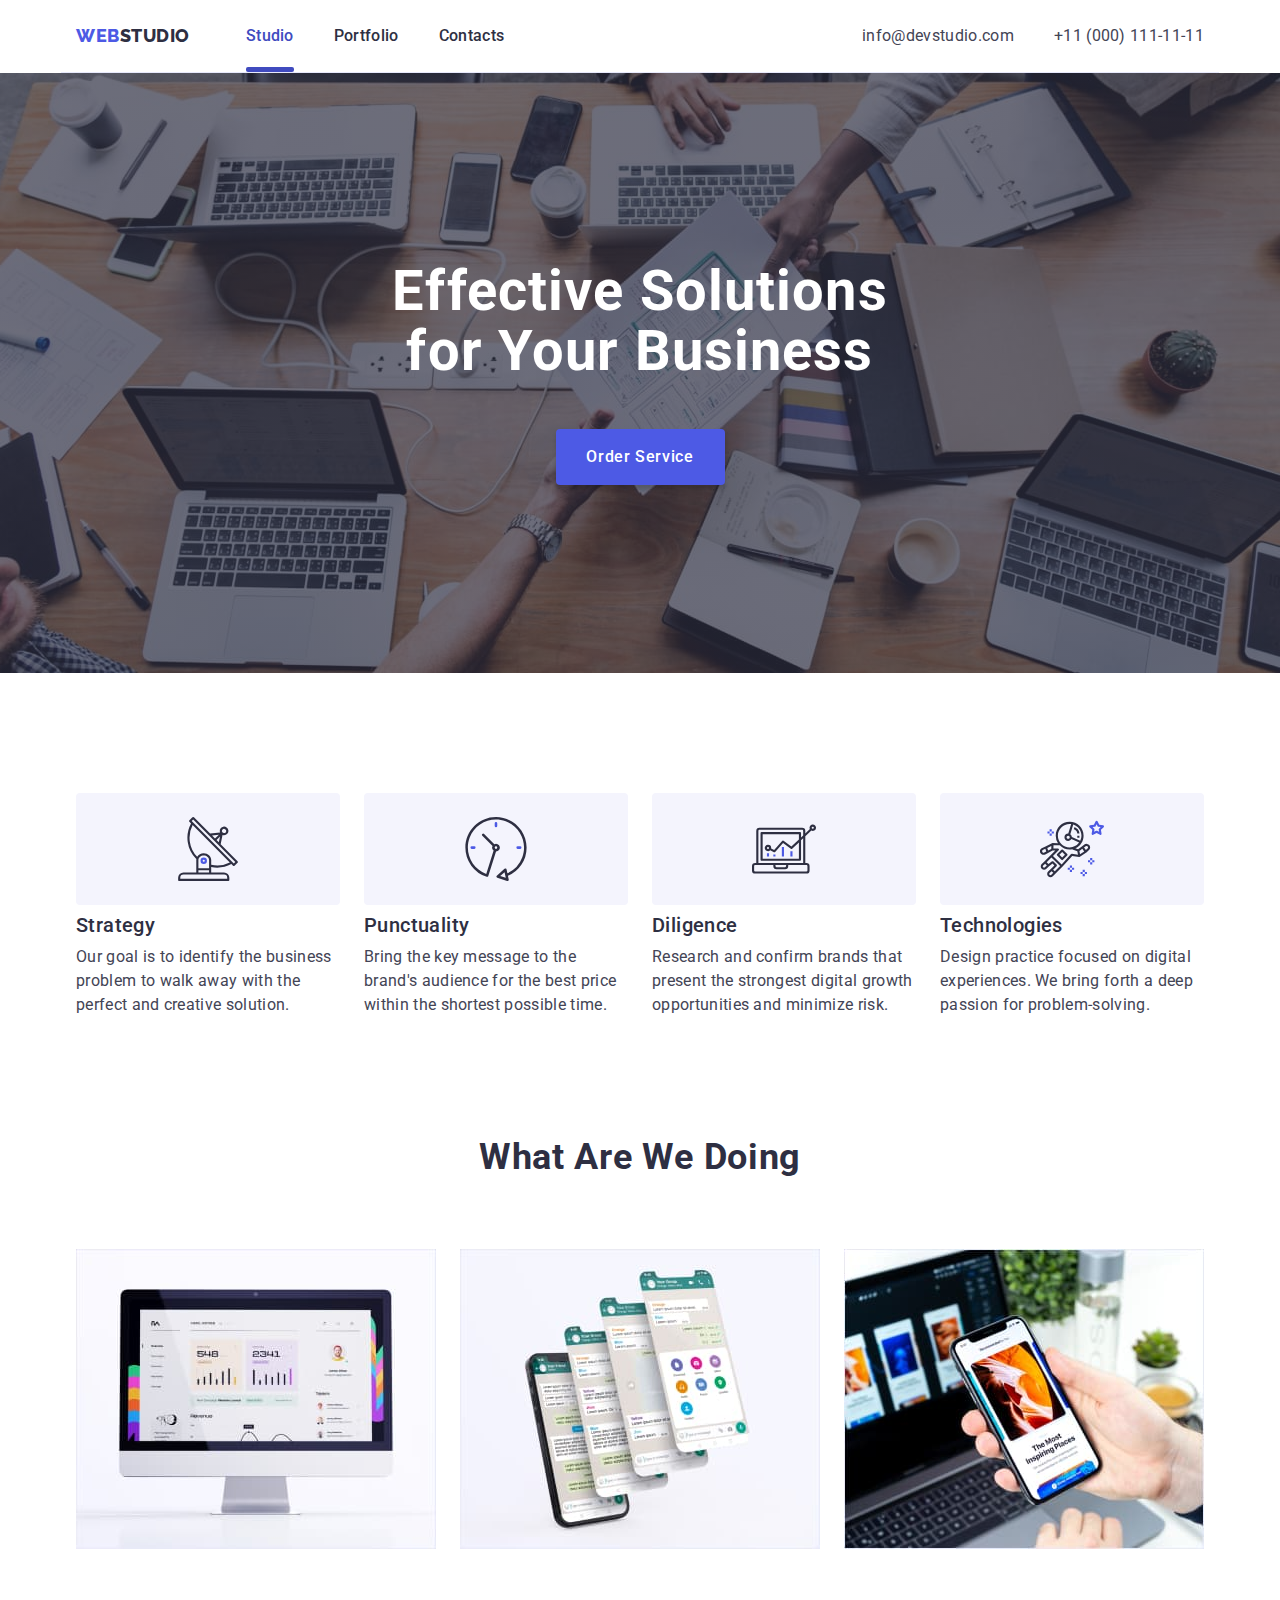
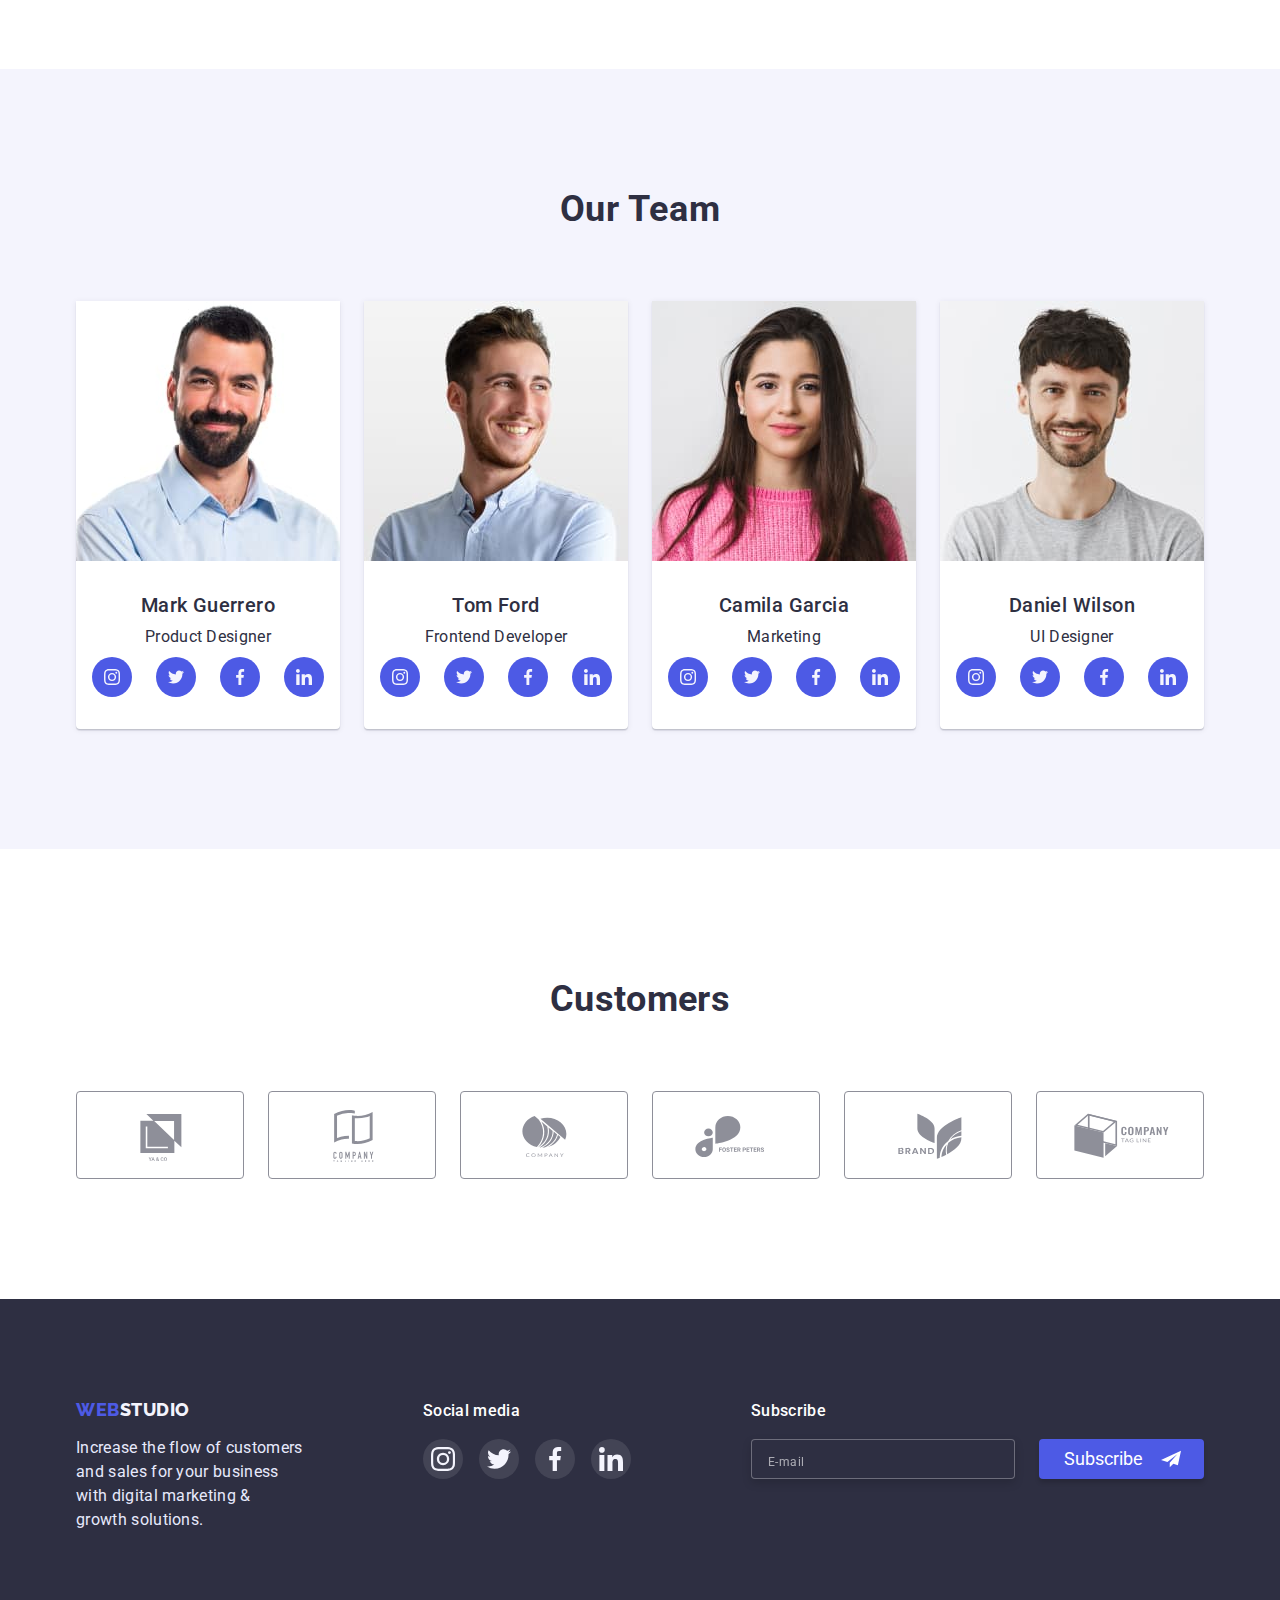
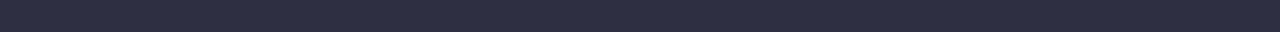
==== commit 99ad230d: "виправив помилки" ====
--- a/index.html
+++ b/index.html
@@ -61,7 +61,7 @@
     <main>
       <!-- hero image -->
       <section class="hero hero-background">
-        <!-- <div class="hero-background"> -->
+        
         <div class="container">
           <div class="hero-bloc">
             <h1 class="hero-title">Effective Solutions for Your Business</h1>
@@ -86,64 +86,63 @@
 
                   <ul>
                     <li class="form-name form-field">
-                      <label class="label-name">
-                        <span class="label-item"> Name</span>
+                      <label class="label-item" for="name"> Name</label>
+                        
                         <div class="modal-input-group">
-                          <input
-                            class="input-name frame-focus"
-                            type="text"
-                            name="modal_name"
-                          />
+                          <input class="input-name frame-focus"
+                            type="text" name="modal_name" id="name"/>
                           <svg class="modal-icon" width="18" height="18">
                             <use href="./images/icons.svg#icon-person"></use>
                           </svg>
                         </div>
-                      </label>
+                     
                     </li>
 
                     <li class="form-phone form-field">
-                      <label class="label-tel">
-                        <span class="label-item">Phone</span>
+                      <label class="label-item" for="form_tel">Phone</label>
+                        
                         <div class="modal-input-group">
                           <input
                             class="input-tel frame-focus"
                             type="tel"
-                            name="modal_phone"
+                            name="modal_phone" id="form_tel"
                           />
                           <svg class="modal-icon" width="18" height="24">
                             <use href="./images/icons.svg#icon-phone"></use>
                           </svg>
                         </div>
-                      </label>
+                      
                     </li>
 
                     <li class="form-field">
-                      <label class="label-email">
-                        <span class="label-item">Email</span>
+                      <label class="label-item" for="form_mail">Email</label>
+                        
                         <div class="modal-input-group">
                           <input
                             class="input-mail frame-focus"
                             type="email"
-                            name="modal_email"
+                            name="modal_email" id="form_mail"
                           />
                           <svg class="modal-icon" width="18" height="24">
                             <use href="./images/icons.svg#icon-email"></use>
                           </svg>
                         </div>
-                      </label>
+                      
                     </li>
-
-                    <li class="form-field">
-                      <label class="textarea-label">
-                        <span class="label-item">Comment</span>
-                        <textarea
-                          class="textarea-modal-focus textarea"
-                          name="modal_comment"
-                          placeholder="Text input"
-                        ></textarea>
-                      </label>
-                    </li>
-                  </ul>
+                    </ul>
+                    <div class="textarea-bloc">
+                      
+                        <label class="textarea-label">
+                          <span class="label-item">Comment</span>
+                          <textarea
+                            class="textarea-modal-focus textarea"
+                            name="modal_comment"
+                            placeholder="Text input"
+                          ></textarea>
+                        </label>
+                    </div>
+                  
+                  
 
                   <label class="modal-checkbox-label">
                     <input
@@ -172,7 +171,7 @@
               </div>
             </div>
           </div>
-        </div>
+       </div>
       </section>
       <!-- section1 -->
       <section class="section">
@@ -550,7 +549,7 @@
         <div class="footer-mail-bloc">
           <p>Subscribe</p>
           <form class="footer-mail-form" name="footer_mail_form">
-            <div class="footer-mail-group">
+            
               <label class="footer-mail-form-lebel">
                 <input
                   class="footer-mail-input"
@@ -559,13 +558,14 @@
                   placeholder="E-mail"
                 />
               </label>
-              <div class="footer-mail-button">
-                <button class="btn-footer-mail" type="submit">Subscribe</button>
-                <svg class="footer-mail-icon" width="24" height="20">
+              
+                <button class="btn-footer-mail" type="submit">Subscribe 
+                  <svg class="footer-mail-icon" width="24" height="20">
                   <use href="./images/icons.svg#icon-Frame"></use>
                 </svg>
-              </div>
-            </div>
+                  </button>
+               
+             
           </form>
         </div>
       </div>
--- a/css/styles.css
+++ b/css/styles.css
@@ -47,6 +47,13 @@
   display: block;
   max-width: 100%;
   height: auto;
+}
+input{
+  cursor: pointer;
+}
+
+label{
+  cursor: pointer;
 }
 
 .visually-hidden {
@@ -307,8 +314,9 @@
 top: 50%;
 left: 50%;
 transform: translate(-50%,-50%) scale(1);
-height: 576px;
+height: 584px;
 width: 408px;
+padding: 72px 24px 24px 24px;
 
 background-color: #FCFCFC;
 box-shadow: 0px 1px 1px rgba(0, 0, 0, 0.14), 0px 1px 3px rgba(0, 0, 0, 0.12), 0px 2px 1px rgba(0, 0, 0, 0.2);
@@ -347,10 +355,7 @@
 /* Form modal */
 
 .modal-form{
-padding-left: 24px;
-padding-top: 72px;
-padding-bottom: 24px;
-padding-right: 24px;
+
 color:var(--color-light-slate);
 }
 
@@ -367,11 +372,14 @@
 
 
 .form-field{
-  position: relative; 
+ 
   display: flex;
   flex-direction: column;
   margin: 0;
-  transition: o;
+  margin-bottom: 8px;
+
+  transition: 0;
+  
 }
  
 
@@ -381,28 +389,33 @@
   border-radius: 4px;
 width: 360px;
 height: 40px;
-}
-
-
-.form-field label{
-  margin-bottom: 8px;
-  font-weight: 400;
-  font-size: 12px;
-
-  line-height: calc(14/12);
-  letter-spacing: 0.01em;
-  cursor: pointer;
- 
-  }
- 
+outline: none;
+transition: border-color var(--timing-function);
+
+}
+
+
  
 .label-item{
 display: block;
   margin-bottom: 4px;
+ 
+
+font-weight: 400;
+font-size: 12px;
+line-height: calc(14/12);
+
+
+letter-spacing: 0.04em;
+
+
+
+
   }
  
  .modal-input-group{
   position: relative;
+ 
  }
 
 .form-name label{
@@ -413,15 +426,15 @@
   
 
 
-.frame-focus:focus{
-   outline-color: var(--color-iris);
-}
 
 .frame-focus{
  padding-left:38px;
 transition: outline-color var(--timing-function);
 }
 
+.frame-focus:focus{
+  border-color:var(--color-iris);
+}
 
 .modal-icon{
   position: absolute;
@@ -436,22 +449,21 @@
   fill:var(--color-iris);
 }
 
-.textarea{
+.textarea-modal-focus{
+  display: block;
   width: 360px;
 height: 120px;
-
+padding: 8px 16px;
 resize: none;
-
+outline: none;
 border: 1px solid rgba(33, 33, 33, 0.2);
 border-radius: 4px;
-}
-.textarea-modal-focus{
-  padding: 8px 16px;
-  transition: outline-color var(--timing-function);
-}
+transition: border-color var(--timing-function);
+}
+
 
 .textarea-modal-focus:focus{
-  outline-color: var(--color-iris);
+ border-color: var(--color-iris);
 }
 
 .textarea-modal-focus::placeholder{
@@ -465,7 +477,7 @@
 color: rgba(117, 117, 117, 0.5);
 }
 
-label.textarea-label{
+.textarea-bloc{
   margin-bottom: 16px;
 }
 
@@ -490,27 +502,12 @@
 }
 
 
-.modal-checkbox-input{
-
-  display: block;
- transition:fill var(--timing-function),stroke var(--timing-function);
-}
-
-
-.modal-checkbox-input:checked {
-background-color: var(--color-ocean);
-border-color: var(--color-ocean);
-background-size: 16px;
-
-}
-
-
 .custom-checkbox-frame{
   position: relative;
   fill: transparent;
   stroke:#2E2F42;
 
- 
+ transition:fill var(--timing-function),stroke var(--timing-function);
 }
 .modal-checkbox-input:checked + .custom-checkbox > .custom-checkbox-frame {
   
@@ -527,7 +524,7 @@
 
 .custom-checkbox-clic{
   opacity:0 ;
-  
+  transition:opacity var(--timing-function);
 }
 .modal-form-desc{
   color:  #757575;
@@ -814,8 +811,8 @@
   background-color: var(--color-green);
 }
 
-.footer-mail-bloc {
-}
+
+
 .footer-mail-bloc > p{
 margin-bottom: 16px;
   font-weight: 500;
@@ -824,7 +821,7 @@
 letter-spacing: 0.02em;
   color: var(--color-white);
 }
-.footer-mail-group{
+.footer-mail-form{
   display: flex;
   justify-content: center;
   align-items: center;
@@ -832,14 +829,13 @@
 }
 
 
-.footer-mail-form-lebel {
-}
+
 
 
 .footer-mail-input {
   width: 264px;
   height: 40px;
-  
+  padding-left: 16px;
   border: 1px solid rgba(255, 255, 255, 0.3);
 filter: drop-shadow(0px 4px 4px rgba(0, 0, 0, 0.15));
 border-radius: 4px;
@@ -851,7 +847,7 @@
 .footer-mail-input::placeholder{
   display: flex;
   align-items: center;
- padding-left: 16px;
+ 
   font-weight: 400;
   font-size: 12px;
   line-height: 24px;
@@ -862,14 +858,14 @@
   color: rgba(255, 255, 255, 0.6); 
 }
 
-.footer-mail-button{
-  position: relative;
-}
+
 
 .btn-footer-mail {
-  display: flex;
-  align-items: center;
-  width: 165px;
+  
+  display: flex;
+  align-items: center;
+  gap: 16px;
+  min-width: 165px;
 height: 40px;
 padding-left: 24px;
   border: 1px solid transparent;
@@ -887,13 +883,6 @@
 
 }
 
-.footer-mail-icon {
-  position: absolute;
-  top: 0;
-  right:24px ;
-  transform:translateY(50%) ;
-}
-
 /* portfolio */
 .btn {
   padding: 12px 24px;
